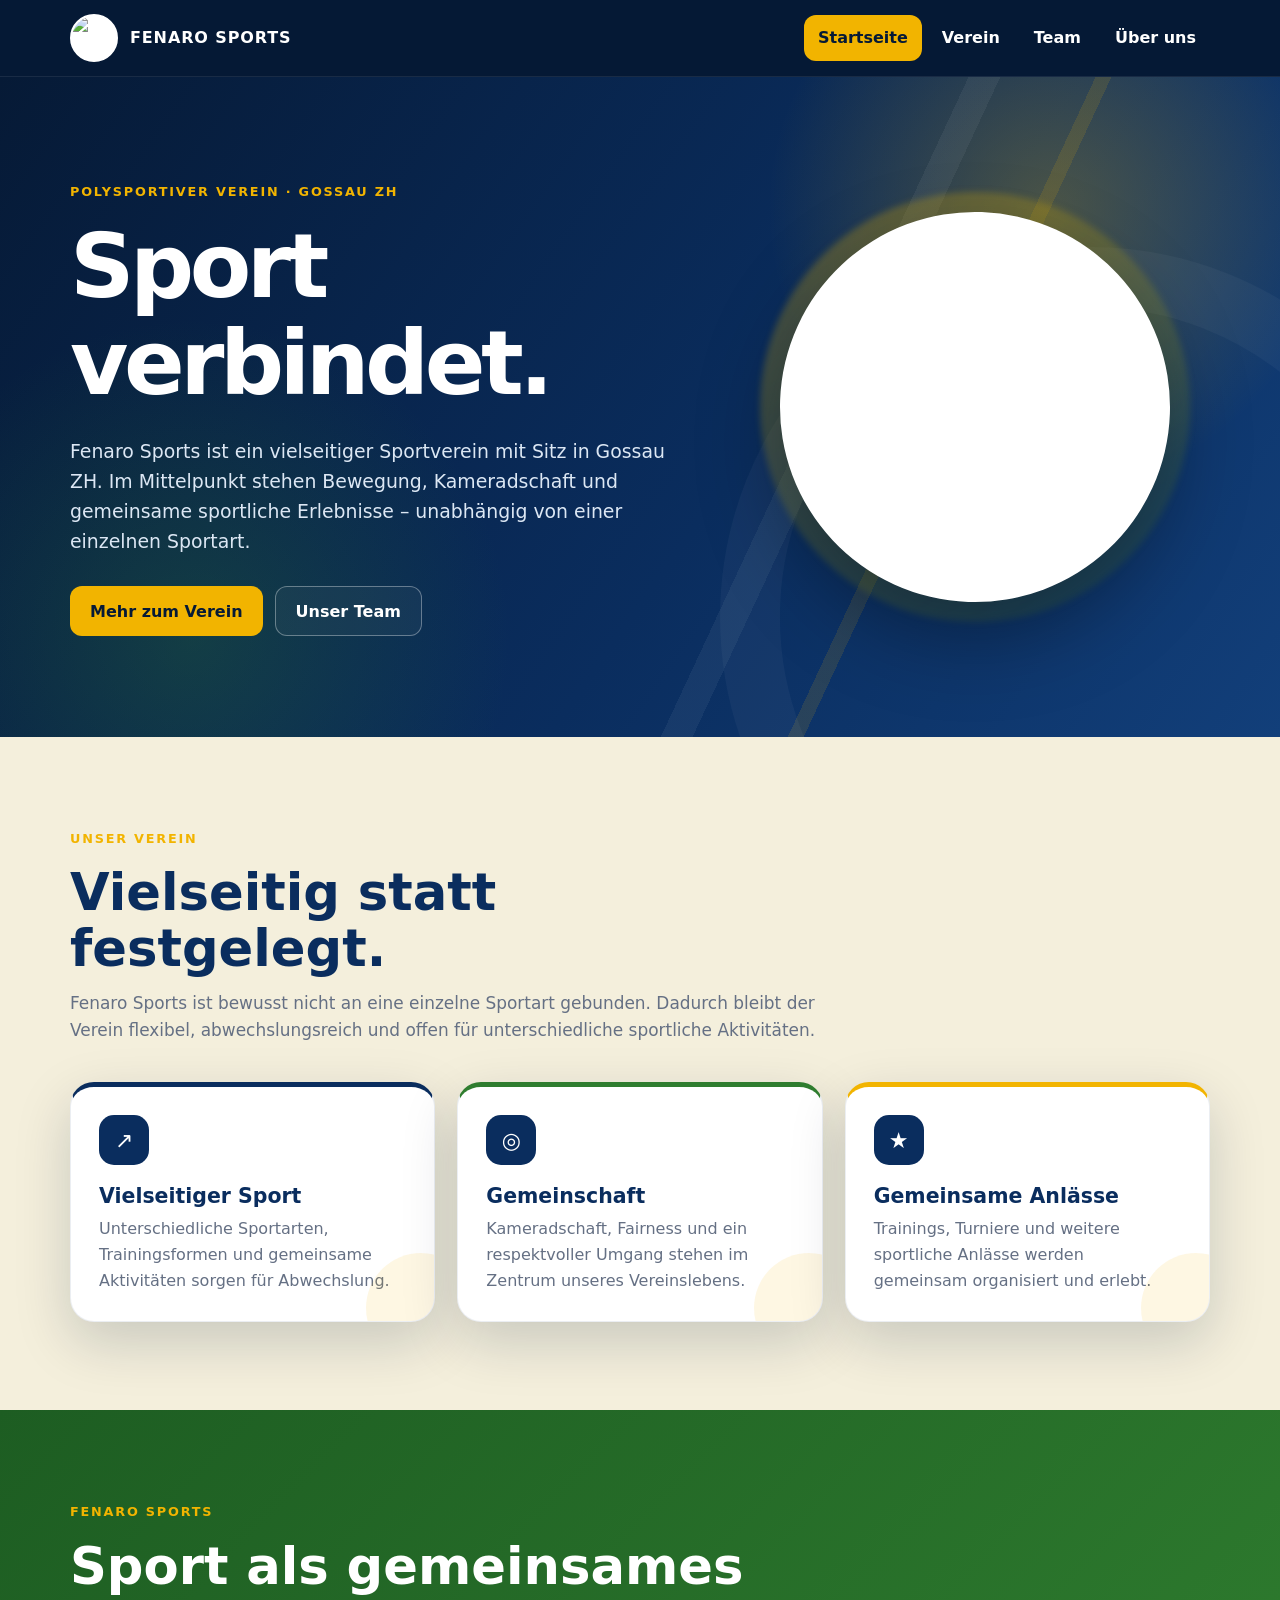
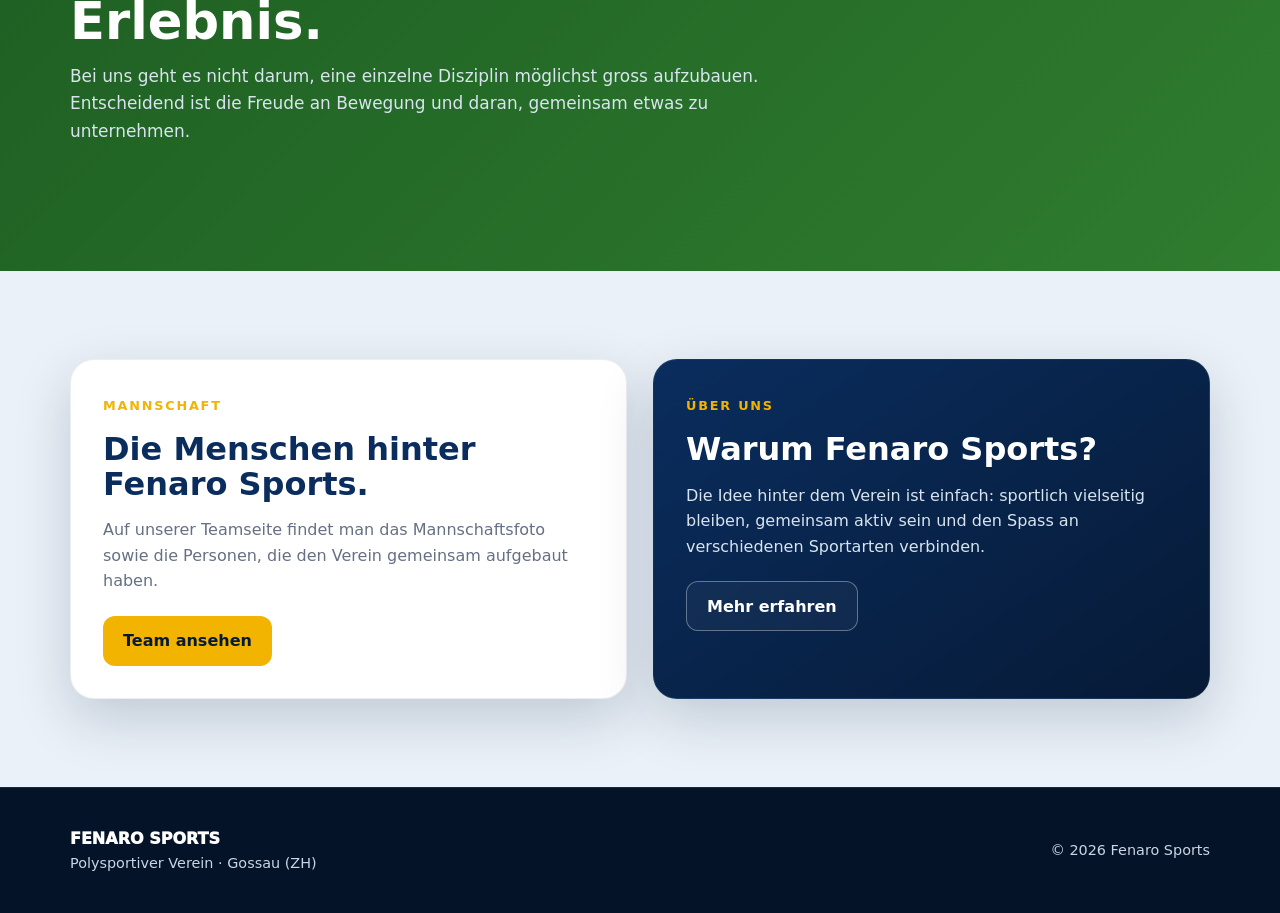
==== index.html @ a3d5f1ff "Add files via upload" ====
<!doctype html>
<html lang="de">
<head>
<meta charset="utf-8">
<meta name="viewport" content="width=device-width,initial-scale=1">
<meta name="description" content="Fenaro Sports – polysportiver Verein mit Sitz in Gossau ZH.">
<title>Startseite · Fenaro Sports</title>
<link rel="stylesheet" href="styles.css">
</head>
<body>

<header class="site-header">
  <div class="container nav">
    <a class="brand" href="index.html">
      <img src="assets/fenaro-sports-logo.jpg" alt="Fenaro Sports Logo">
      <span>FENARO SPORTS</span>
    </a>
    <button class="menu-btn" aria-label="Menü öffnen" aria-expanded="false">☰</button>
    <nav class="nav-links">
      <a href="index.html" data-page="start">Startseite</a>
      <a href="verein.html" data-page="verein">Verein</a>
      <a href="team.html" data-page="team">Team</a>
      <a href="ueber-uns.html" data-page="ueber">Über uns</a>
    </nav>
  </div>
</header>


<main>
<section class="hero">
  <div class="container hero-grid">
    <div>
      <div class="eyebrow">Polysportiver Verein · Gossau ZH</div>
      <h1>Sport verbindet.</h1>
      <p>Fenaro Sports ist ein vielseitiger Sportverein mit Sitz in Gossau ZH. Im Mittelpunkt stehen Bewegung, Kameradschaft und gemeinsame sportliche Erlebnisse – unabhängig von einer einzelnen Sportart.</p>
      <div class="actions">
        <a class="btn btn-primary" href="verein.html">Mehr zum Verein</a>
        <a class="btn btn-ghost" href="team.html">Unser Team</a>
      </div>
    </div>
    <div class="hero-logo-wrap">
      <div class="hero-logo"><img src="assets/fenaro-sports-logo.jpg" alt="Fenaro Sports Logo"></div>
    </div>
  </div>
</section>

<section class="section section-cream">
  <div class="container">
    <div class="section-head">
      <div class="eyebrow">Unser Verein</div>
      <h2>Vielseitig statt festgelegt.</h2>
      <p>Fenaro Sports ist bewusst nicht an eine einzelne Sportart gebunden. Dadurch bleibt der Verein flexibel, abwechslungsreich und offen für unterschiedliche sportliche Aktivitäten.</p>
    </div>
    <div class="card-grid">
      <article class="card navy-accent"><div class="card-icon">↗</div><h3>Vielseitiger Sport</h3><p>Unterschiedliche Sportarten, Trainingsformen und gemeinsame Aktivitäten sorgen für Abwechslung.</p></article>
      <article class="card green-accent"><div class="card-icon">◎</div><h3>Gemeinschaft</h3><p>Kameradschaft, Fairness und ein respektvoller Umgang stehen im Zentrum unseres Vereinslebens.</p></article>
      <article class="card gold-accent"><div class="card-icon">★</div><h3>Gemeinsame Anlässe</h3><p>Trainings, Turniere und weitere sportliche Anlässe werden gemeinsam organisiert und erlebt.</p></article>
    </div>
  </div>
</section>

<section class="section section-green">
  <div class="container">
    <div class="section-head">
      <div class="eyebrow">Fenaro Sports</div>
      <h2>Sport als gemeinsames Erlebnis.</h2>
      <p>Bei uns geht es nicht darum, eine einzelne Disziplin möglichst gross aufzubauen. Entscheidend ist die Freude an Bewegung und daran, gemeinsam etwas zu unternehmen.</p>
    </div>
  </div>
</section>

<section class="section section-ice">
  <div class="container split">
    <div class="panel">
      <div class="eyebrow">Mannschaft</div>
      <h2>Die Menschen hinter Fenaro Sports.</h2>
      <p>Auf unserer Teamseite findet man das Mannschaftsfoto sowie die Personen, die den Verein gemeinsam aufgebaut haben.</p>
      <div class="actions" style="margin-top:22px">
        <a class="btn btn-primary" href="team.html">Team ansehen</a>
      </div>
    </div>
    <div class="panel dark">
      <div class="eyebrow">Über uns</div>
      <h2>Warum Fenaro Sports?</h2>
      <p>Die Idee hinter dem Verein ist einfach: sportlich vielseitig bleiben, gemeinsam aktiv sein und den Spass an verschiedenen Sportarten verbinden.</p>
      <div class="actions" style="margin-top:22px">
        <a class="btn btn-ghost" href="ueber-uns.html">Mehr erfahren</a>
      </div>
    </div>
  </div>
</section>
</main>


<footer class="site-footer">
  <div class="container footer-row">
    <div>
      <div class="footer-brand">FENARO SPORTS</div>
      <div class="small">Polysportiver Verein · Gossau (ZH)</div>
    </div>
    <div class="small">© 2026 Fenaro Sports</div>
  </div>
</footer>

<script src="script.js"></script>
<script>
document.querySelectorAll('.nav-links a').forEach(a=>{if(a.dataset.page==='start')a.classList.add('active')})
</script>
</body>
</html>
---- styles.css ----
:root{
  --navy:#0a2d5e;
  --navy-2:#123f7a;
  --navy-dark:#061a36;
  --gold:#f2b400;
  --green:#2f7d2f;
  --green-dark:#1d5d22;
  --cream:#f4efdc;
  --sand:#e8dfbd;
  --ice:#eaf1f8;
  --white:#ffffff;
  --text:#132238;
  --muted:#657084;
  --line:rgba(255,255,255,.13);
  --shadow:0 20px 55px rgba(4,26,54,.18);
  --radius:24px;
}
*{box-sizing:border-box}
html{scroll-behavior:smooth}
body{
  margin:0;
  font-family:Inter, ui-sans-serif, system-ui, -apple-system, BlinkMacSystemFont, "Segoe UI", sans-serif;
  background:var(--navy-dark);
  color:var(--text);
  line-height:1.6;
}
a{color:inherit;text-decoration:none}
img{display:block;max-width:100%}
.container{width:min(1140px,calc(100% - 40px));margin:auto}

.site-header{
  position:sticky;
  top:0;
  z-index:100;
  background:rgba(6,26,54,.94);
  backdrop-filter:blur(14px);
  border-bottom:1px solid rgba(255,255,255,.08);
}
.nav{height:76px;display:flex;align-items:center;justify-content:space-between;gap:22px}
.brand{display:flex;align-items:center;gap:12px;color:#fff;font-weight:900;letter-spacing:.055em}
.brand img{width:48px;height:48px;border-radius:50%;object-fit:cover;border:2px solid #fff;background:#fff}
.nav-links{display:flex;gap:6px}
.nav-links a{color:#fff;font-weight:800;padding:10px 14px;border-radius:12px;transition:.2s}
.nav-links a:hover,.nav-links a.active{background:var(--gold);color:var(--navy-dark)}
.menu-btn{display:none;background:none;border:0;color:#fff;font-size:28px;cursor:pointer}

.hero{
  position:relative;
  min-height:660px;
  overflow:hidden;
  color:#fff;
  background:
    radial-gradient(circle at 82% 20%, rgba(242,180,0,.28), transparent 24%),
    radial-gradient(circle at 15% 85%, rgba(47,125,47,.28), transparent 26%),
    linear-gradient(125deg,#061a36 0%,#0a2d5e 58%,#123f7a 100%);
}
.hero::before{
  content:"";
  position:absolute;
  inset:0;
  background:
    linear-gradient(115deg,transparent 0 61%,rgba(255,255,255,.05) 61% 63%,transparent 63%),
    linear-gradient(115deg,transparent 0 69%,rgba(242,180,0,.12) 69% 70%,transparent 70%);
  pointer-events:none;
}
.hero::after{
  content:"";
  position:absolute;
  width:620px;height:620px;
  right:-180px;bottom:-250px;
  border:60px solid rgba(255,255,255,.035);
  border-radius:50%;
}
.hero-grid{
  min-height:660px;
  display:grid;
  grid-template-columns:1.12fr .88fr;
  gap:70px;
  align-items:center;
  position:relative;
  z-index:2;
}
.eyebrow{
  display:inline-flex;
  align-items:center;
  gap:9px;
  font-size:.8rem;
  font-weight:900;
  letter-spacing:.14em;
  text-transform:uppercase;
  color:var(--gold);
  margin-bottom:16px;
}
h1,h2,h3{margin:0;line-height:1.08}
h1{font-size:clamp(3.2rem,7vw,6rem);letter-spacing:-.05em}
.hero p{font-size:1.18rem;max-width:680px;color:#dce7f4;margin:24px 0 30px}
.hero-logo-wrap{
  position:relative;
  display:grid;
  place-items:center;
}
.hero-logo-wrap::before{
  content:"";
  position:absolute;
  width:430px;height:430px;
  border-radius:50%;
  background:linear-gradient(145deg,rgba(242,180,0,.30),rgba(47,125,47,.18));
  filter:blur(3px);
}
.hero-logo{
  position:relative;
  width:min(390px,80vw);
  aspect-ratio:1;
  border-radius:50%;
  background:#fff;
  padding:14px;
  box-shadow:0 35px 80px rgba(0,0,0,.34);
  transform:rotate(2deg);
}
.hero-logo img{width:100%;height:100%;object-fit:cover;border-radius:50%}

.actions{display:flex;gap:12px;flex-wrap:wrap}
.btn{min-height:50px;padding:0 20px;border-radius:12px;display:inline-flex;align-items:center;justify-content:center;font-weight:900}
.btn-primary{background:var(--gold);color:var(--navy-dark)}
.btn-primary:hover{transform:translateY(-2px)}
.btn-ghost{border:1px solid rgba(255,255,255,.34);color:#fff;background:rgba(255,255,255,.04)}
.btn-ghost:hover{background:rgba(255,255,255,.1)}

.section{padding:88px 0}
.section-cream{background:var(--cream)}
.section-ice{background:var(--ice)}
.section-navy{background:var(--navy);color:#fff}
.section-dark{background:var(--navy-dark);color:#fff}
.section-green{background:linear-gradient(135deg,var(--green-dark),var(--green));color:#fff}
.section-head{max-width:760px;margin-bottom:38px}
.section-head h2{font-size:clamp(2.1rem,4vw,3.25rem);color:var(--navy)}
.section-navy .section-head h2,.section-dark .section-head h2,.section-green .section-head h2{color:#fff}
.section-head p{margin:14px 0 0;color:var(--muted);font-size:1.06rem}
.section-navy .section-head p,.section-dark .section-head p,.section-green .section-head p{color:#d9e4ef}

.card-grid{display:grid;grid-template-columns:repeat(3,1fr);gap:22px}
.card{
  position:relative;
  overflow:hidden;
  border-radius:var(--radius);
  padding:28px;
  background:#fff;
  box-shadow:var(--shadow);
  border:1px solid rgba(9,45,94,.08);
}
.card::after{
  content:"";
  position:absolute;
  width:110px;height:110px;
  right:-42px;bottom:-42px;
  border-radius:50%;
  background:rgba(242,180,0,.11);
}
.card.alt{background:linear-gradient(160deg,#fff 0%,#f6f8fb 100%)}
.card.green-accent{border-top:5px solid var(--green)}
.card.gold-accent{border-top:5px solid var(--gold)}
.card.navy-accent{border-top:5px solid var(--navy)}
.card-icon{
  width:50px;height:50px;border-radius:15px;
  display:grid;place-items:center;
  background:var(--navy);
  color:#fff;
  font-size:22px;
  margin-bottom:20px;
}
.card h3{color:var(--navy);font-size:1.28rem;margin-bottom:9px}
.card p{margin:0;color:var(--muted)}

.band{
  position:relative;
  overflow:hidden;
  border-radius:30px;
  padding:34px;
  background:
    radial-gradient(circle at 85% 20%,rgba(242,180,0,.25),transparent 25%),
    linear-gradient(135deg,var(--navy-dark),var(--navy));
  color:#fff;
  box-shadow:var(--shadow);
}
.band::after{
  content:"FS";
  position:absolute;
  right:20px;bottom:-42px;
  font-size:180px;
  font-weight:1000;
  letter-spacing:-.08em;
  color:rgba(255,255,255,.035);
}
.band h3{font-size:1.5rem;margin-bottom:6px}
.band p{margin:0;max-width:760px;color:#dfe8f3}

.page-hero{
  position:relative;
  overflow:hidden;
  padding:100px 0 86px;
  background:
    radial-gradient(circle at 85% 15%,rgba(242,180,0,.24),transparent 25%),
    linear-gradient(130deg,var(--navy-dark),var(--navy));
  color:#fff;
}
.page-hero::after{
  content:"";
  position:absolute;
  right:-100px;top:-140px;
  width:420px;height:420px;
  border-radius:50%;
  border:55px solid rgba(255,255,255,.04);
}
.page-hero h1{font-size:clamp(3rem,6vw,5.3rem)}
.page-hero p{max-width:720px;color:#dfe7f1;font-size:1.12rem;margin:18px 0 0}

.split{display:grid;grid-template-columns:1fr 1fr;gap:26px;align-items:stretch}
.panel{
  position:relative;
  overflow:hidden;
  border-radius:var(--radius);
  padding:32px;
  background:#fff;
  box-shadow:var(--shadow);
  border:1px solid rgba(9,45,94,.08);
}
.panel.dark{
  background:linear-gradient(145deg,var(--navy),var(--navy-dark));
  color:#fff;
  border:1px solid rgba(255,255,255,.08);
}
.panel h2{font-size:2rem;color:var(--navy);margin-bottom:15px}
.panel.dark h2{color:#fff}
.panel p{color:var(--muted)}
.panel.dark p{color:#d8e4ef}

.list-clean{list-style:none;padding:0;margin:22px 0 0;display:grid;gap:14px}
.list-clean li{display:grid;grid-template-columns:28px 1fr;gap:10px}
.tick{
  width:22px;height:22px;border-radius:50%;
  display:grid;place-items:center;
  background:#e5f1e5;color:var(--green);
  font-size:.77rem;font-weight:900;margin-top:2px;
}
.panel.dark .tick{background:rgba(242,180,0,.17);color:var(--gold)}

.value-grid{display:grid;grid-template-columns:repeat(2,1fr);gap:16px}
.value{
  padding:22px;
  border-radius:18px;
  background:linear-gradient(145deg,#fff,#f2f5f9);
  border:1px solid rgba(9,45,94,.08);
}
.value strong{display:block;color:var(--navy);margin-bottom:5px}
.value span{color:var(--muted)}

.info-strip{
  display:grid;
  grid-template-columns:repeat(3,1fr);
  gap:14px;
}
.info-box{
  border-radius:20px;
  padding:25px;
  background:linear-gradient(145deg,#fff,#eef3f9);
  border:1px solid rgba(9,45,94,.08);
  box-shadow:0 14px 34px rgba(4,26,54,.08);
}
.info-box span{display:block;color:var(--muted);font-size:.9rem}
.info-box strong{display:block;color:var(--navy);font-size:1.08rem;margin-top:3px}

.timeline{display:grid;gap:18px}
.timeline-item{
  display:grid;
  grid-template-columns:110px 1fr;
  gap:20px;
  padding:24px;
  border-radius:18px;
  background:rgba(255,255,255,.07);
  border:1px solid rgba(255,255,255,.10);
}
.year{font-size:1.35rem;font-weight:1000;color:var(--gold)}
.timeline-item p{margin:0;color:#dbe5f0}

.site-footer{
  background:#041327;
  color:#cad6e5;
  padding:38px 0;
  border-top:1px solid rgba(255,255,255,.08);
}
.footer-row{display:flex;justify-content:space-between;gap:22px;align-items:center;flex-wrap:wrap}
.footer-brand{font-weight:950;color:#fff}
.small{font-size:.9rem}

@media(max-width:860px){
  .menu-btn{display:block}
  .nav-links{
    display:none;
    position:absolute;
    top:76px;left:20px;right:20px;
    flex-direction:column;
    padding:12px;
    border-radius:16px;
    background:var(--navy-dark);
    box-shadow:var(--shadow);
  }
  .nav-links.open{display:flex}
  .hero-grid,.split{grid-template-columns:1fr}
  .hero-grid{padding:60px 0;min-height:auto}
  .hero{min-height:auto}
  .hero-logo-wrap{justify-content:start}
  .hero-logo-wrap::before{width:340px;height:340px}
  .card-grid{grid-template-columns:1fr}
}
@media(max-width:560px){
  .container{width:min(100% - 28px,1140px)}
  .nav{height:68px}
  .nav-links{top:68px;left:14px;right:14px}
  h1{font-size:3.1rem}
  .section{padding:64px 0}
  .value-grid,.info-strip{grid-template-columns:1fr}
  .timeline-item{grid-template-columns:1fr;gap:4px}
  .hero-logo{width:min(300px,78vw)}
  .hero-logo-wrap::before{width:290px;height:290px}
}


/* Team */
.team-photo{
  position:relative;
  border-radius:30px;
  overflow:hidden;
  box-shadow:var(--shadow);
  background:var(--navy);
  aspect-ratio:16/8.3;
}
.team-photo img{
  width:100%;
  height:100%;
  object-fit:cover;
}
.team-photo-note{
  margin-top:14px;
  color:var(--muted);
  font-size:.92rem;
}
.team-grid{
  display:grid;
  grid-template-columns:repeat(4,1fr);
  gap:20px;
}
.member-card{
  overflow:hidden;
  border-radius:22px;
  background:#fff;
  box-shadow:var(--shadow);
  border:1px solid rgba(9,45,94,.08);
}
.member-photo{
  aspect-ratio:4/5;
  background:var(--navy);
  overflow:hidden;
}
.member-photo img{
  width:100%;
  height:100%;
  object-fit:cover;
}
.member-info{padding:20px}
.member-info h3{color:var(--navy);font-size:1.25rem;margin-bottom:5px}
.member-info p{margin:0;color:var(--muted);font-size:.95rem}
.photo-help{
  margin-top:28px;
  padding:22px 24px;
  border-radius:18px;
  background:rgba(10,45,94,.06);
  border:1px dashed rgba(10,45,94,.28);
  color:var(--muted);
}
.photo-help strong{color:var(--navy)}
@media(max-width:980px){.team-grid{grid-template-columns:repeat(2,1fr)}}
@media(max-width:560px){.team-grid{grid-template-columns:1fr}}
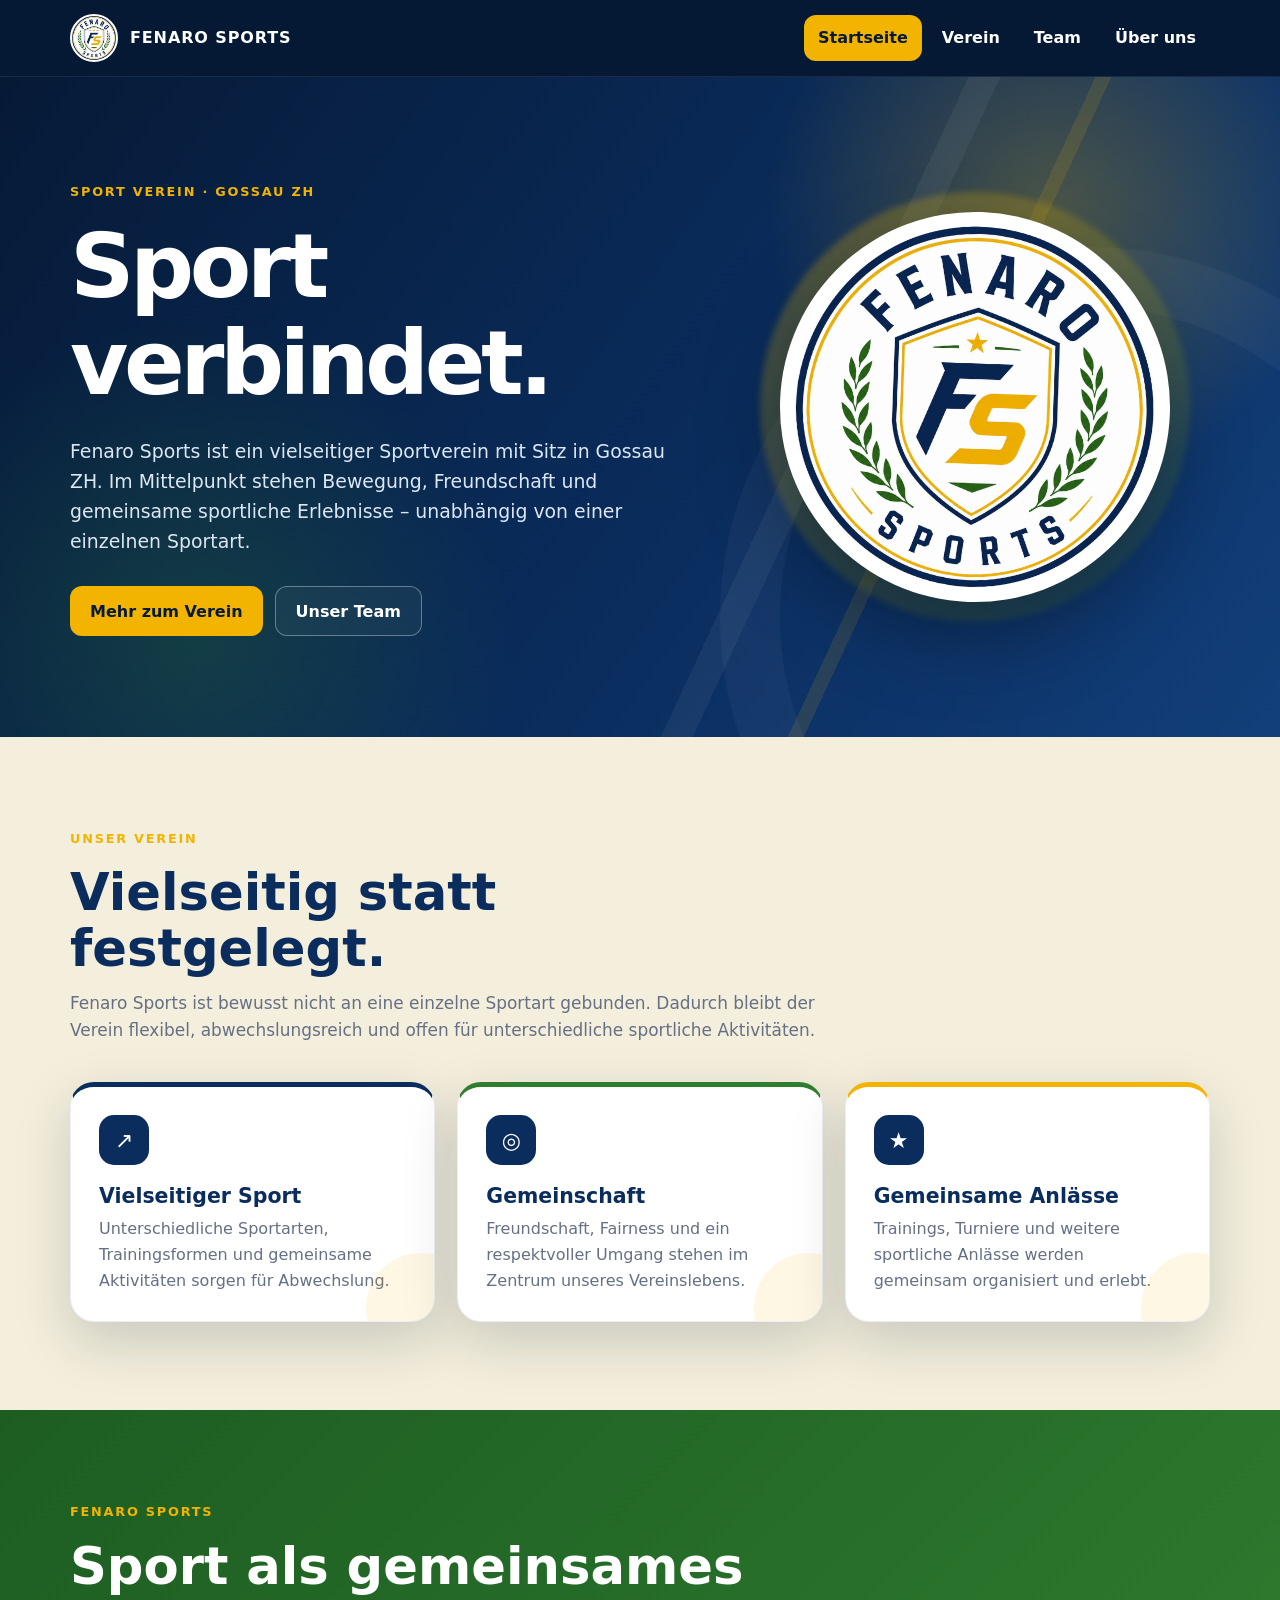
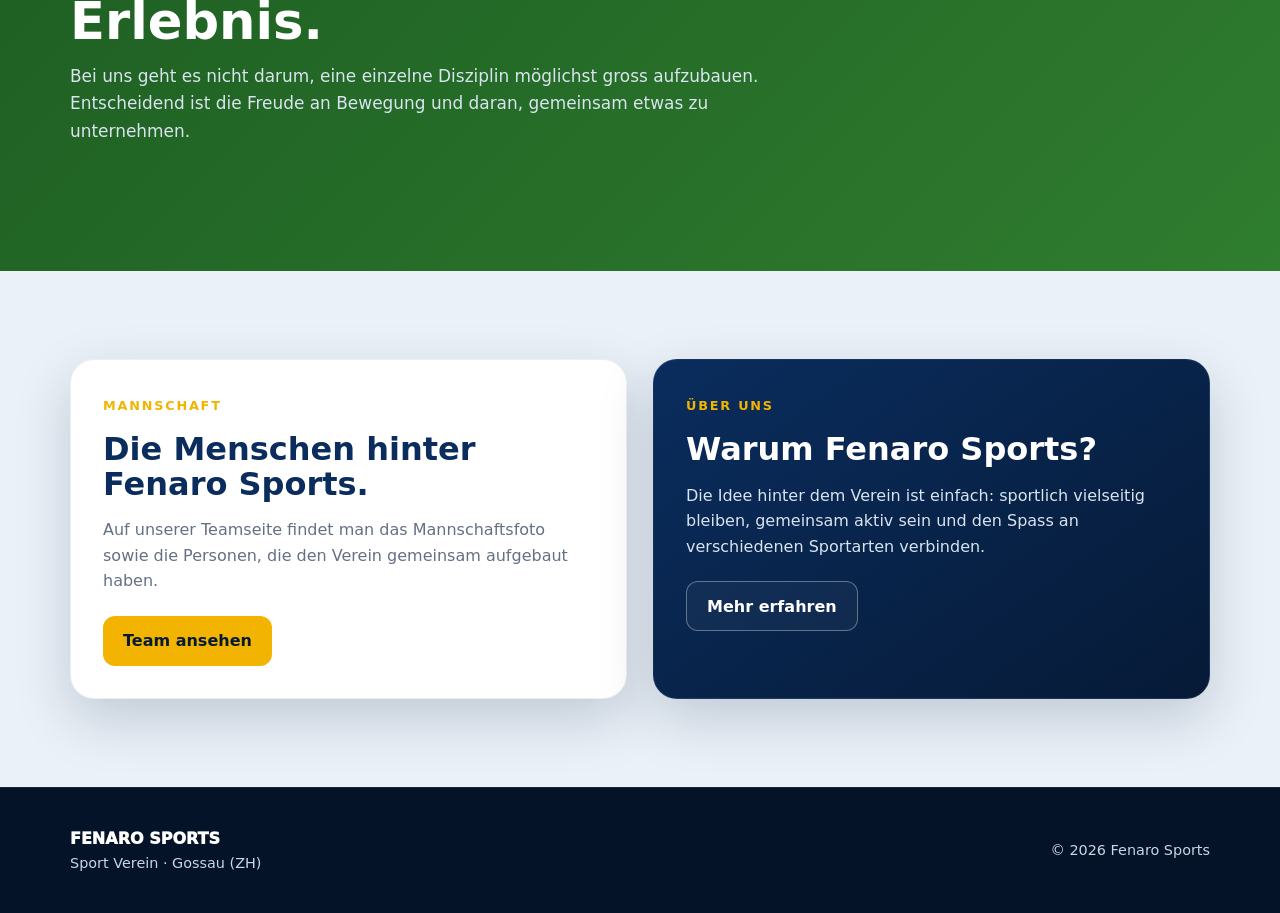
==== commit eb3984b9: "Update descriptions and terms in index.html" ====
--- a/index.html
+++ b/index.html
@@ -3,7 +3,7 @@
 <head>
 <meta charset="utf-8">
 <meta name="viewport" content="width=device-width,initial-scale=1">
-<meta name="description" content="Fenaro Sports – polysportiver Verein mit Sitz in Gossau ZH.">
+<meta name="description" content="Fenaro Sports – Sportverein mit Sitz in Gossau ZH.">
 <title>Startseite · Fenaro Sports</title>
 <link rel="stylesheet" href="styles.css">
 </head>
@@ -30,9 +30,9 @@
 <section class="hero">
   <div class="container hero-grid">
     <div>
-      <div class="eyebrow">Polysportiver Verein · Gossau ZH</div>
+      <div class="eyebrow">Sport Verein · Gossau ZH</div>
       <h1>Sport verbindet.</h1>
-      <p>Fenaro Sports ist ein vielseitiger Sportverein mit Sitz in Gossau ZH. Im Mittelpunkt stehen Bewegung, Kameradschaft und gemeinsame sportliche Erlebnisse – unabhängig von einer einzelnen Sportart.</p>
+      <p>Fenaro Sports ist ein vielseitiger Sportverein mit Sitz in Gossau ZH. Im Mittelpunkt stehen Bewegung, Freundschaft und gemeinsame sportliche Erlebnisse – unabhängig von einer einzelnen Sportart.</p>
       <div class="actions">
         <a class="btn btn-primary" href="verein.html">Mehr zum Verein</a>
         <a class="btn btn-ghost" href="team.html">Unser Team</a>
@@ -53,7 +53,7 @@
     </div>
     <div class="card-grid">
       <article class="card navy-accent"><div class="card-icon">↗</div><h3>Vielseitiger Sport</h3><p>Unterschiedliche Sportarten, Trainingsformen und gemeinsame Aktivitäten sorgen für Abwechslung.</p></article>
-      <article class="card green-accent"><div class="card-icon">◎</div><h3>Gemeinschaft</h3><p>Kameradschaft, Fairness und ein respektvoller Umgang stehen im Zentrum unseres Vereinslebens.</p></article>
+      <article class="card green-accent"><div class="card-icon">◎</div><h3>Gemeinschaft</h3><p>Freundschaft, Fairness und ein respektvoller Umgang stehen im Zentrum unseres Vereinslebens.</p></article>
       <article class="card gold-accent"><div class="card-icon">★</div><h3>Gemeinsame Anlässe</h3><p>Trainings, Turniere und weitere sportliche Anlässe werden gemeinsam organisiert und erlebt.</p></article>
     </div>
   </div>
@@ -96,7 +96,7 @@
   <div class="container footer-row">
     <div>
       <div class="footer-brand">FENARO SPORTS</div>
-      <div class="small">Polysportiver Verein · Gossau (ZH)</div>
+      <div class="small">Sport Verein · Gossau (ZH)</div>
     </div>
     <div class="small">© 2026 Fenaro Sports</div>
   </div>
@@ -107,4 +107,4 @@
 document.querySelectorAll('.nav-links a').forEach(a=>{if(a.dataset.page==='start')a.classList.add('active')})
 </script>
 </body>
-</html>+</html>
